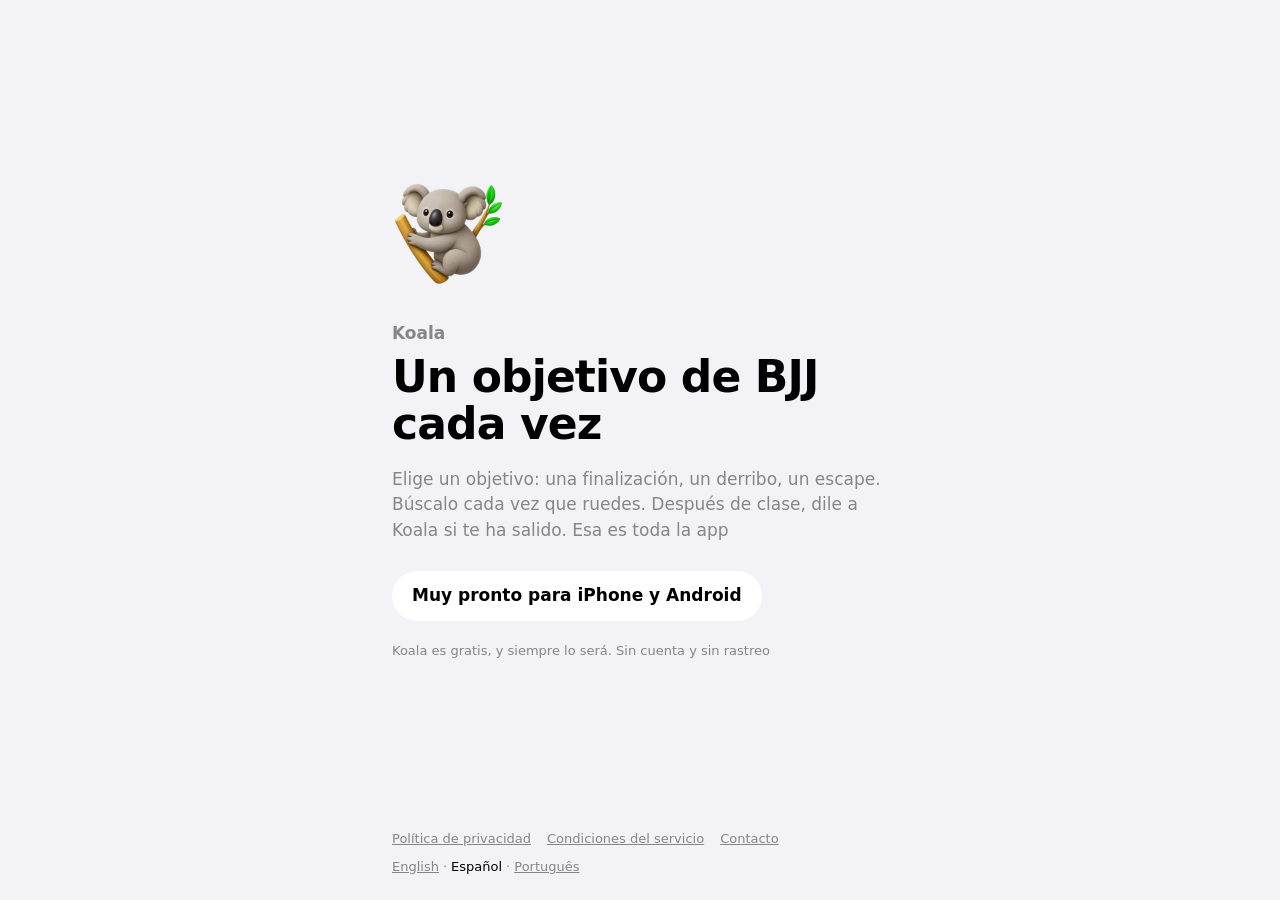
==== es/index.html @ 5efffdac "Publish Koala's site" ====
<!doctype html>
<html lang="es">
<head>
<meta charset="utf-8">
<meta name="viewport" content="width=device-width, initial-scale=1">
<title>Koala: un objetivo de BJJ cada vez</title>
<meta name="description" content="Elige un objetivo: una finalización, un derribo, un escape. Búscalo cada vez que ruedes. Después de clase, dile a Koala si te ha salido. Esa es toda la app">
<meta name="color-scheme" content="light dark">
<link rel="icon" href="../favicon.png">
<link rel="stylesheet" href="../style.css">
</head>
<body>
<main class="landing">
<img class="koala" src="../koala.png" alt="" width="140" height="140">
<p class="name">Koala</p>
<h1>Un objetivo de BJJ cada vez</h1>
<p class="pitch">Elige un objetivo: una finalización, un derribo, un escape. Búscalo cada vez que ruedes. Después de clase, dile a Koala si te ha salido. Esa es toda la app</p>
<p class="soon">Muy pronto para iPhone y Android</p>
<p class="free">Koala es gratis, y siempre lo será. Sin cuenta y sin rastreo</p>
</main>
<footer>
<nav>
<a href="privacy.html">Política de privacidad</a>
<a href="terms.html">Condiciones del servicio</a>
<a href="mailto:davidstanete@gmail.com">Contacto</a>
</nav>
<nav><a href="../index.html" lang="en">English</a> · <span aria-current="true">Español</span> · <a href="../pt/index.html" lang="pt">Português</a></nav>
</footer>
</body>
</html>
---- style.css ----
:root {
  --background: #f2f2f7;
  --card: #ffffff;
  --text: #000000;
  --secondary: rgba(60, 60, 67, 0.6);
}
@media (prefers-color-scheme: dark) {
  :root {
    --background: #000000;
    --card: #1c1c1e;
    --text: #ffffff;
    --secondary: rgba(235, 235, 245, 0.6);
  }
}
* { box-sizing: border-box; }
body {
  margin: 0;
  min-height: 100vh;
  display: flex;
  flex-direction: column;
  background: var(--background);
  color: var(--text);
  font: 17px/1.5 -apple-system, BlinkMacSystemFont, 'SF Pro Text', system-ui, sans-serif;
  -webkit-font-smoothing: antialiased;
}
main {
  flex: 1;
  width: 100%;
  max-width: 34rem;
  margin: 0 auto;
  padding: 3rem 1.5rem 2rem;
}
a { color: inherit; }
h1 {
  margin: 0;
  font: 800 2.75rem/1.05 -apple-system, 'SF Pro Display', system-ui, sans-serif;
  letter-spacing: -0.02em;
}
.landing {
  display: flex;
  flex-direction: column;
  justify-content: center;
  gap: 1.25rem;
}
.koala { margin-left: -1rem; }
.name { margin: 0 0 -0.75rem; font-weight: 600; color: var(--secondary); }
.pitch { margin: 0; color: var(--secondary); }
.soon {
  margin: 0.5rem 0 0;
  align-self: flex-start;
  padding: 0.75rem 1.25rem;
  border-radius: 999px;
  background: var(--card);
  font-weight: 600;
}
.free { margin: 0; font-size: 0.8125rem; color: var(--secondary); }
.legal h1 { font-size: 2rem; margin-bottom: 0.5rem; }
.legal h2 { margin: 2rem 0 0.25rem; font-size: 1.0625rem; font-weight: 600; }
.legal p { margin: 0 0 0.75rem; }
.legal .updated { color: var(--secondary); font-size: 0.9375rem; }
.legal .home { display: inline-block; margin-left: -0.375rem; }
footer {
  width: 100%;
  max-width: 34rem;
  margin: 0 auto;
  padding: 1.5rem;
  display: flex;
  flex-direction: column;
  gap: 0.5rem;
  font-size: 0.8125rem;
  color: var(--secondary);
}
footer nav { display: flex; flex-wrap: wrap; gap: 0.25rem 1rem; }
footer nav:last-child { gap: 0.25rem; }
footer [aria-current] { color: var(--text); }
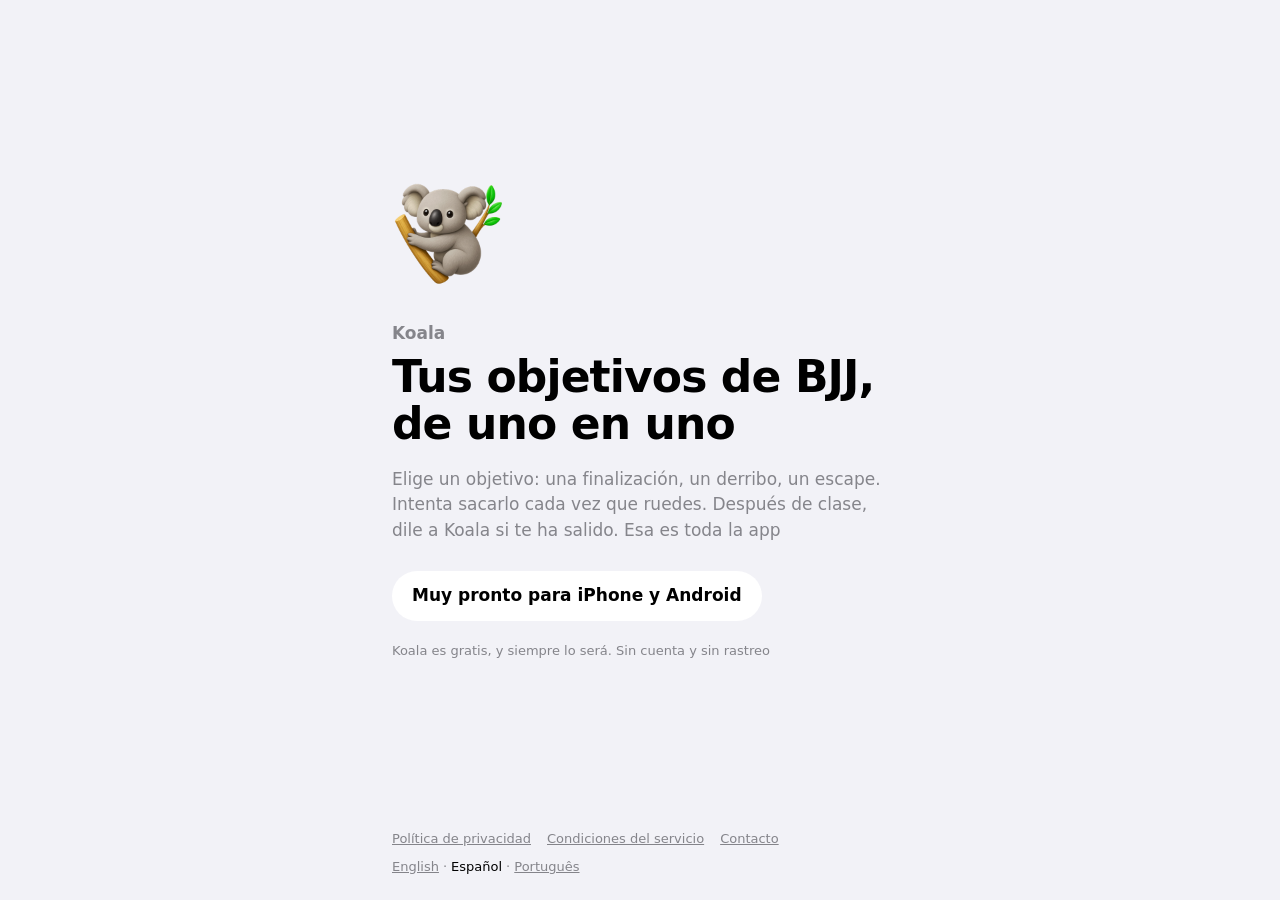
==== commit 010a384b: "Reword the Spanish pages" ====
--- a/es/index.html
+++ b/es/index.html
@@ -3,8 +3,8 @@
 <head>
 <meta charset="utf-8">
 <meta name="viewport" content="width=device-width, initial-scale=1">
-<title>Koala: un objetivo de BJJ cada vez</title>
-<meta name="description" content="Elige un objetivo: una finalización, un derribo, un escape. Búscalo cada vez que ruedes. Después de clase, dile a Koala si te ha salido. Esa es toda la app">
+<title>Koala: tus objetivos de BJJ, de uno en uno</title>
+<meta name="description" content="Elige un objetivo: una finalización, un derribo, un escape. Intenta sacarlo cada vez que ruedes. Después de clase, dile a Koala si te ha salido. Esa es toda la app">
 <meta name="color-scheme" content="light dark">
 <link rel="icon" href="../favicon.png">
 <link rel="stylesheet" href="../style.css">
@@ -13,8 +13,8 @@
 <main class="landing">
 <img class="koala" src="../koala.png" alt="" width="140" height="140">
 <p class="name">Koala</p>
-<h1>Un objetivo de BJJ cada vez</h1>
-<p class="pitch">Elige un objetivo: una finalización, un derribo, un escape. Búscalo cada vez que ruedes. Después de clase, dile a Koala si te ha salido. Esa es toda la app</p>
+<h1>Tus objetivos de BJJ, de uno en uno</h1>
+<p class="pitch">Elige un objetivo: una finalización, un derribo, un escape. Intenta sacarlo cada vez que ruedes. Después de clase, dile a Koala si te ha salido. Esa es toda la app</p>
 <p class="soon">Muy pronto para iPhone y Android</p>
 <p class="free">Koala es gratis, y siempre lo será. Sin cuenta y sin rastreo</p>
 </main>
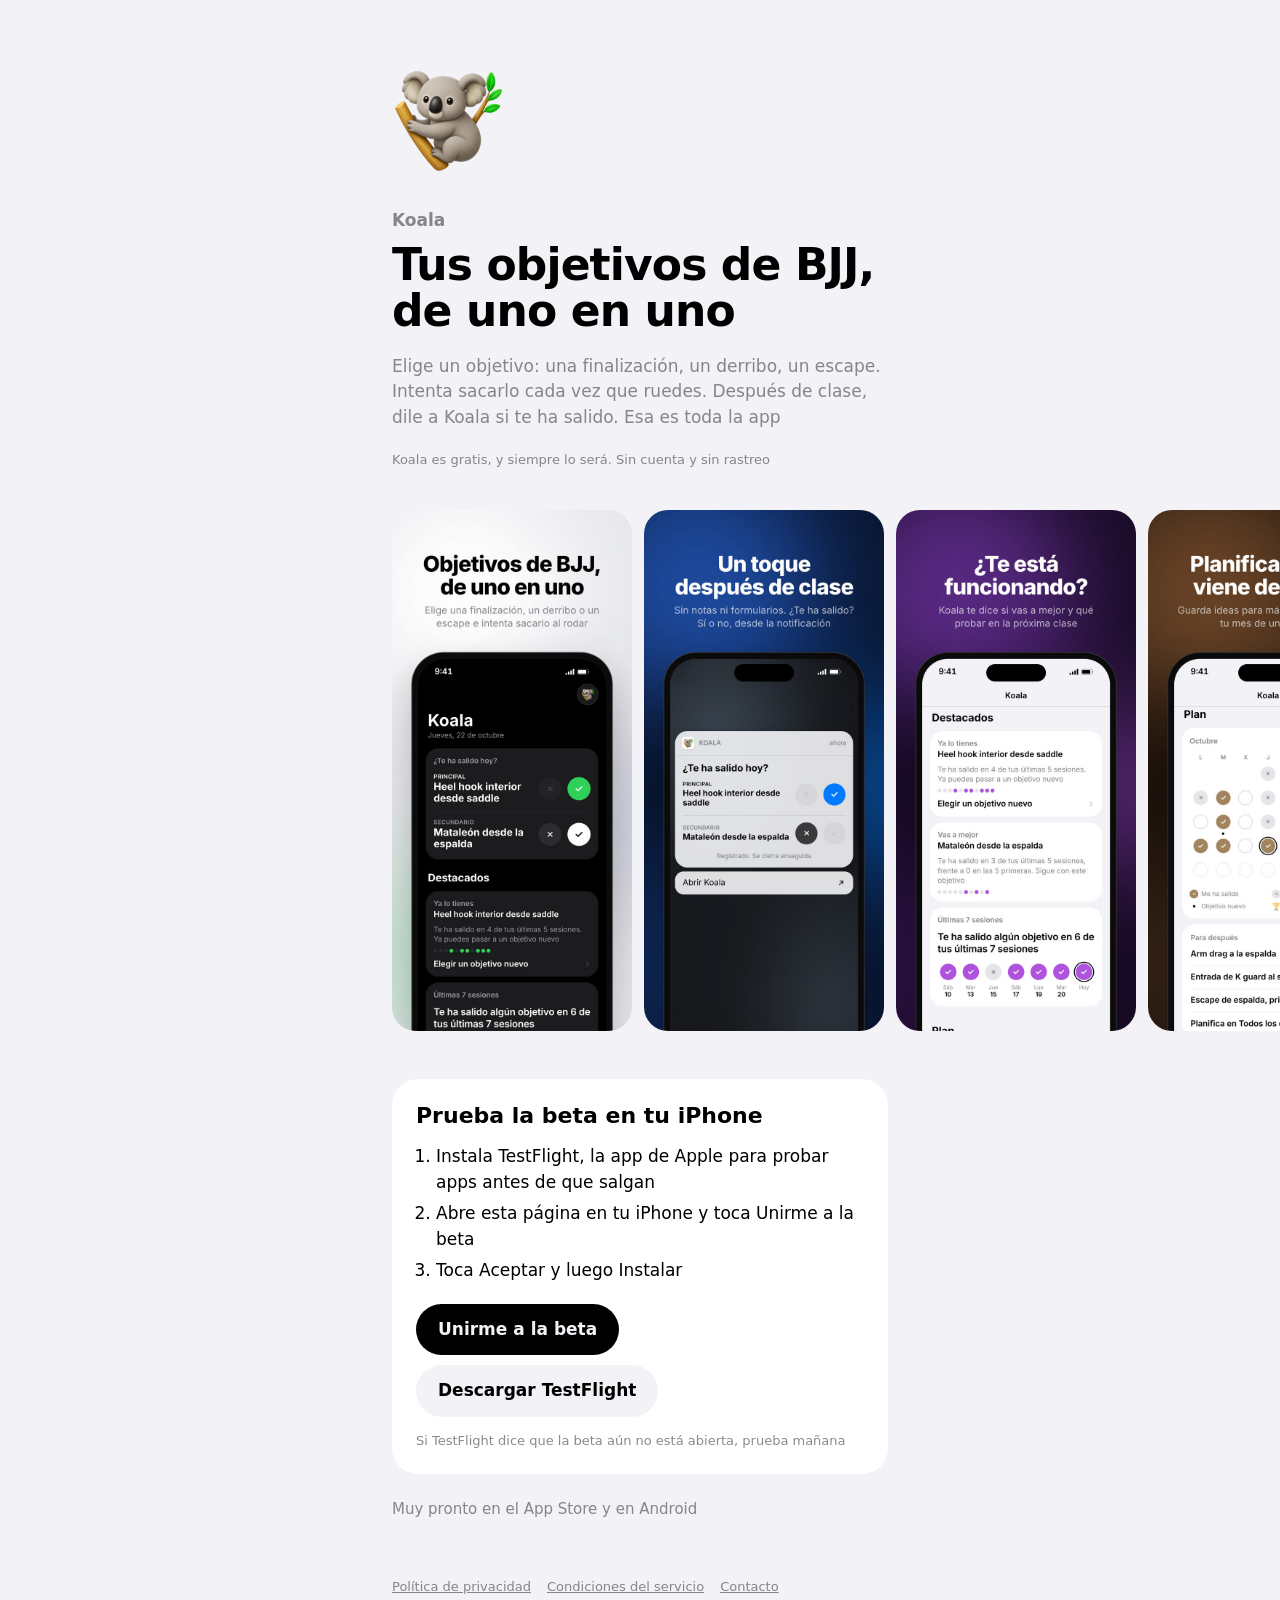
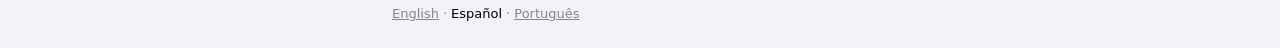
==== commit 52bdcd36: "Show the app and how to join the beta" ====
--- a/es/index.html
+++ b/es/index.html
@@ -15,8 +15,32 @@
 <p class="name">Koala</p>
 <h1>Tus objetivos de BJJ, de uno en uno</h1>
 <p class="pitch">Elige un objetivo: una finalización, un derribo, un escape. Intenta sacarlo cada vez que ruedes. Después de clase, dile a Koala si te ha salido. Esa es toda la app</p>
-<p class="soon">Muy pronto para iPhone y Android</p>
 <p class="free">Koala es gratis, y siempre lo será. Sin cuenta y sin rastreo</p>
+</main>
+<div class="gallery">
+<img src="../screenshots/es/01.jpg" alt="Koala, captura 1 de 7" width="660" height="1434" loading="lazy">
+<img src="../screenshots/es/02.jpg" alt="Koala, captura 2 de 7" width="660" height="1434" loading="lazy">
+<img src="../screenshots/es/03.jpg" alt="Koala, captura 3 de 7" width="660" height="1434" loading="lazy">
+<img src="../screenshots/es/04.jpg" alt="Koala, captura 4 de 7" width="660" height="1434" loading="lazy">
+<img src="../screenshots/es/05.jpg" alt="Koala, captura 5 de 7" width="660" height="1434" loading="lazy">
+<img src="../screenshots/es/06.jpg" alt="Koala, captura 6 de 7" width="660" height="1434" loading="lazy">
+<img src="../screenshots/es/07.jpg" alt="Koala, captura 7 de 7" width="660" height="1434" loading="lazy">
+</div>
+<main class="more">
+<section class="beta">
+<h2>Prueba la beta en tu iPhone</h2>
+<ol>
+<li>Instala TestFlight, la app de Apple para probar apps antes de que salgan</li>
+<li>Abre esta página en tu iPhone y toca Unirme a la beta</li>
+<li>Toca Aceptar y luego Instalar</li>
+</ol>
+<p class="buttons">
+<a class="button" href="https://testflight.apple.com/join/UkyRSGuX">Unirme a la beta</a>
+<a class="button quiet" href="https://apps.apple.com/app/testflight/id899247664">Descargar TestFlight</a>
+</p>
+<p class="note">Si TestFlight dice que la beta aún no está abierta, prueba mañana</p>
+</section>
+<p class="soon">Muy pronto en el App Store y en Android</p>
 </main>
 <footer>
 <nav>
--- a/style.css
+++ b/style.css
@@ -37,22 +37,46 @@
   letter-spacing: -0.02em;
 }
 .landing {
+  flex: none;
   display: flex;
   flex-direction: column;
-  justify-content: center;
   gap: 1.25rem;
 }
+.more { padding-top: 2rem; display: flex; flex-direction: column; gap: 1.5rem; }
+.gallery {
+  display: flex;
+  gap: 0.75rem;
+  overflow-x: auto;
+  scroll-snap-type: x mandatory;
+  padding: 0.5rem max(1.5rem, calc((100vw - 31rem) / 2)) 1rem;
+  scrollbar-width: none;
+}
+.gallery::-webkit-scrollbar { display: none; }
+.gallery img {
+  flex: none;
+  width: 15rem;
+  height: auto;
+  border-radius: 1.5rem;
+  scroll-snap-align: center;
+}
+.beta { padding: 1.25rem 1.5rem 1.5rem; border-radius: 1.625rem; background: var(--card); }
+.beta h2 { margin: 0 0 0.75rem; font-size: 1.375rem; font-weight: 700; }
+.beta ol { margin: 0; padding-left: 1.25rem; display: flex; flex-direction: column; gap: 0.375rem; }
+.buttons { margin: 1.25rem 0 0; display: flex; flex-wrap: wrap; gap: 0.625rem; }
+.button {
+  padding: 0.8125rem 1.375rem;
+  border-radius: 999px;
+  background: var(--text);
+  color: var(--background);
+  font-weight: 600;
+  text-decoration: none;
+}
+.button.quiet { background: var(--background); color: var(--text); }
+.note { margin: 0.875rem 0 0; font-size: 0.8125rem; color: var(--secondary); }
 .koala { margin-left: -1rem; }
 .name { margin: 0 0 -0.75rem; font-weight: 600; color: var(--secondary); }
 .pitch { margin: 0; color: var(--secondary); }
-.soon {
-  margin: 0.5rem 0 0;
-  align-self: flex-start;
-  padding: 0.75rem 1.25rem;
-  border-radius: 999px;
-  background: var(--card);
-  font-weight: 600;
-}
+.soon { margin: 0; font-size: 0.9375rem; color: var(--secondary); }
 .free { margin: 0; font-size: 0.8125rem; color: var(--secondary); }
 .legal h1 { font-size: 2rem; margin-bottom: 0.5rem; }
 .legal h2 { margin: 2rem 0 0.25rem; font-size: 1.0625rem; font-weight: 600; }
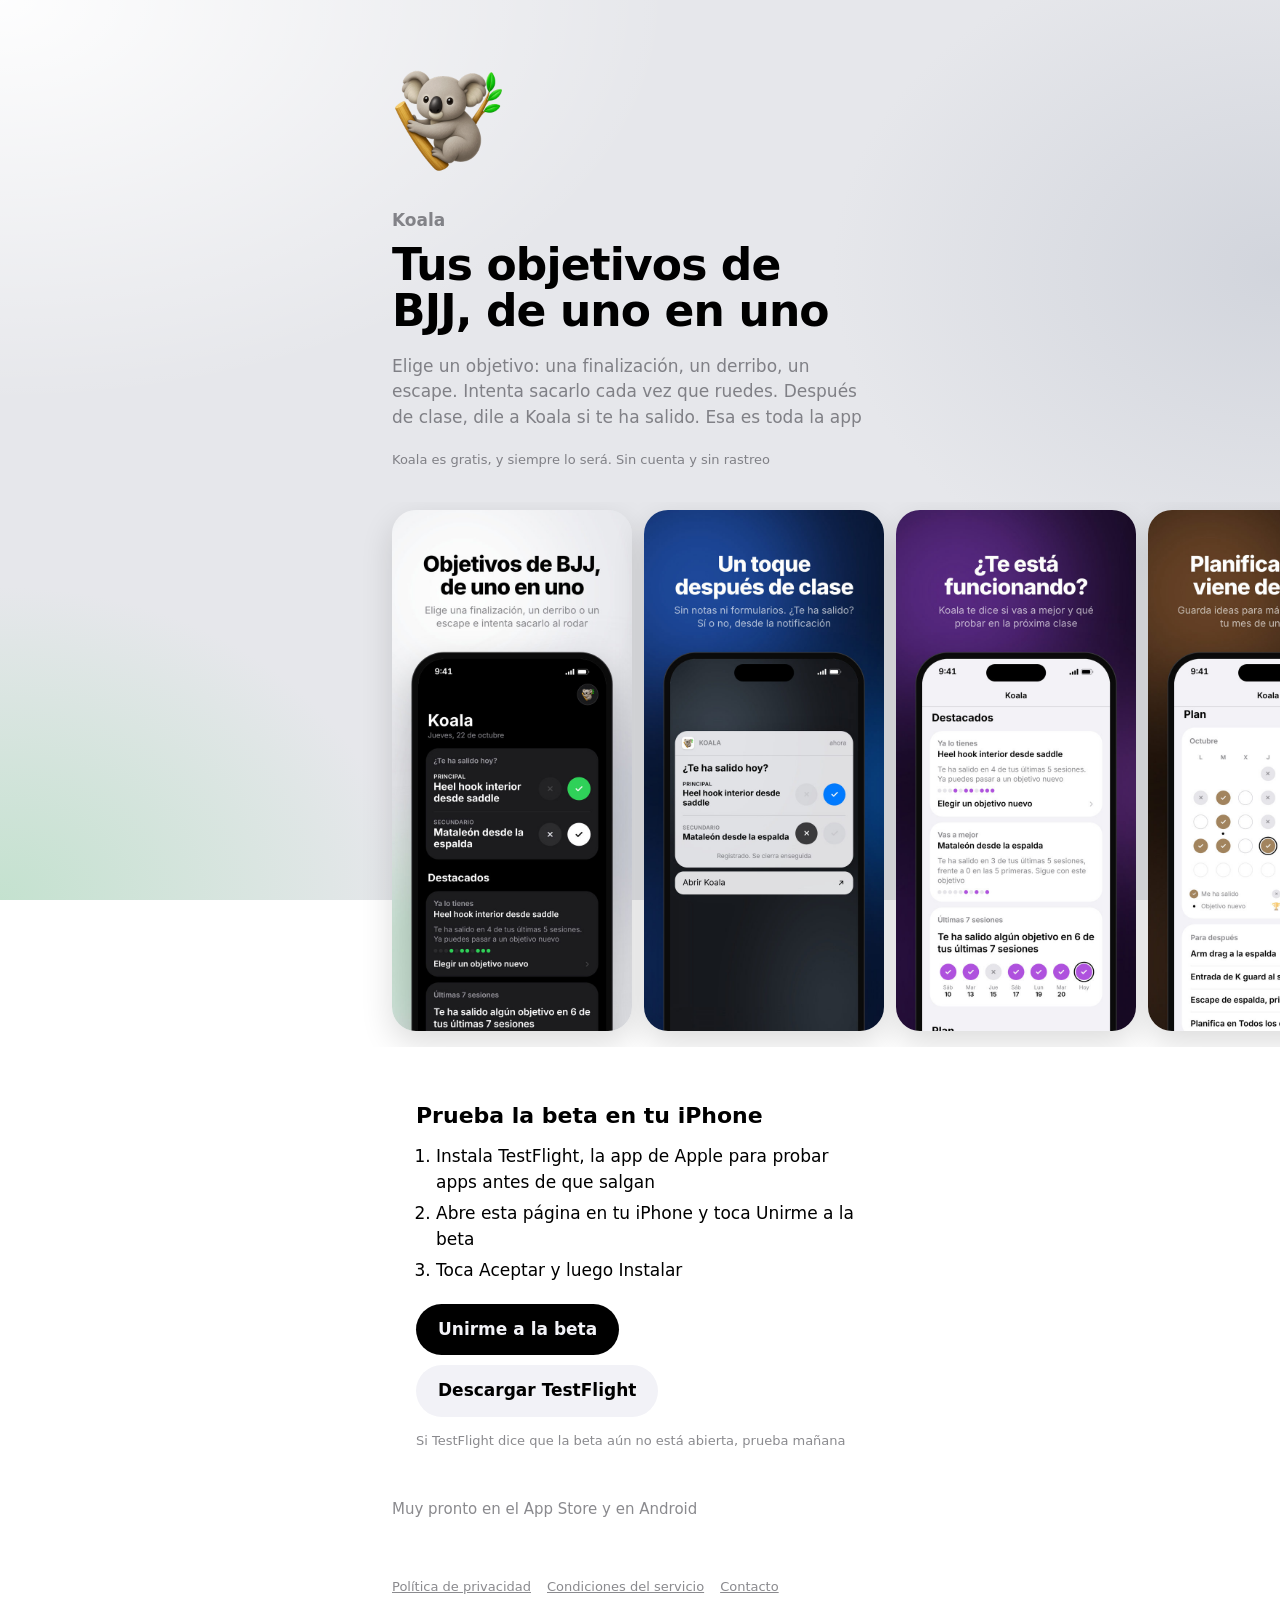
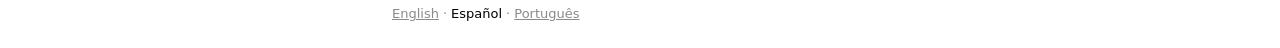
==== commit 87edef0e: "Polish the landing page" ====
--- a/es/index.html
+++ b/es/index.html
@@ -6,10 +6,19 @@
 <title>Koala: tus objetivos de BJJ, de uno en uno</title>
 <meta name="description" content="Elige un objetivo: una finalización, un derribo, un escape. Intenta sacarlo cada vez que ruedes. Después de clase, dile a Koala si te ha salido. Esa es toda la app">
 <meta name="color-scheme" content="light dark">
+<meta property="og:type" content="website">
+<meta property="og:site_name" content="Koala">
+<meta property="og:title" content="Koala: tus objetivos de BJJ, de uno en uno">
+<meta property="og:description" content="Elige un objetivo: una finalización, un derribo, un escape. Intenta sacarlo cada vez que ruedes. Después de clase, dile a Koala si te ha salido. Esa es toda la app">
+<meta property="og:image" content="https://stanete.github.io/koala-bjj/share.jpg">
+<meta property="og:image:width" content="1024">
+<meta property="og:image:height" content="500">
+<meta name="twitter:card" content="summary_large_image">
 <link rel="icon" href="../favicon.png">
+<link rel="apple-touch-icon" href="../apple-touch-icon.png">
 <link rel="stylesheet" href="../style.css">
 </head>
-<body>
+<body class="home">
 <main class="landing">
 <img class="koala" src="../koala.png" alt="" width="140" height="140">
 <p class="name">Koala</p>
--- a/style.css
+++ b/style.css
@@ -23,6 +23,29 @@
   font: 17px/1.5 -apple-system, BlinkMacSystemFont, 'SF Pro Text', system-ui, sans-serif;
   -webkit-font-smoothing: antialiased;
 }
+/* The soft glow of the store images, in the white belt's colours: light, grey and green. */
+.home::before {
+  content: '';
+  position: fixed;
+  inset: 0;
+  z-index: -1;
+  background:
+    radial-gradient(60rem 36rem at 0% 0%, rgba(255, 255, 255, 0.95), transparent 70%),
+    radial-gradient(40rem 30rem at 100% 30%, rgba(201, 205, 214, 0.7), transparent 70%),
+    radial-gradient(36rem 28rem at 0% 100%, rgba(168, 221, 184, 0.55), transparent 70%),
+    #e6e7eb;
+}
+@media (prefers-color-scheme: dark) {
+  .home::before {
+    background:
+      radial-gradient(60rem 36rem at 0% 0%, rgba(44, 44, 46, 0.9), transparent 70%),
+      radial-gradient(40rem 30rem at 100% 30%, rgba(72, 72, 74, 0.4), transparent 70%),
+      radial-gradient(36rem 28rem at 0% 100%, rgba(48, 209, 88, 0.16), transparent 70%),
+      #050505;
+  }
+}
+.home { background: transparent; }
+h1, .pitch { text-wrap: balance; }
 main {
   flex: 1;
   width: 100%;
@@ -58,6 +81,7 @@
   height: auto;
   border-radius: 1.5rem;
   scroll-snap-align: center;
+  box-shadow: 0 0.75rem 2rem rgba(0, 0, 0, 0.14);
 }
 .beta { padding: 1.25rem 1.5rem 1.5rem; border-radius: 1.625rem; background: var(--card); }
 .beta h2 { margin: 0 0 0.75rem; font-size: 1.375rem; font-weight: 700; }
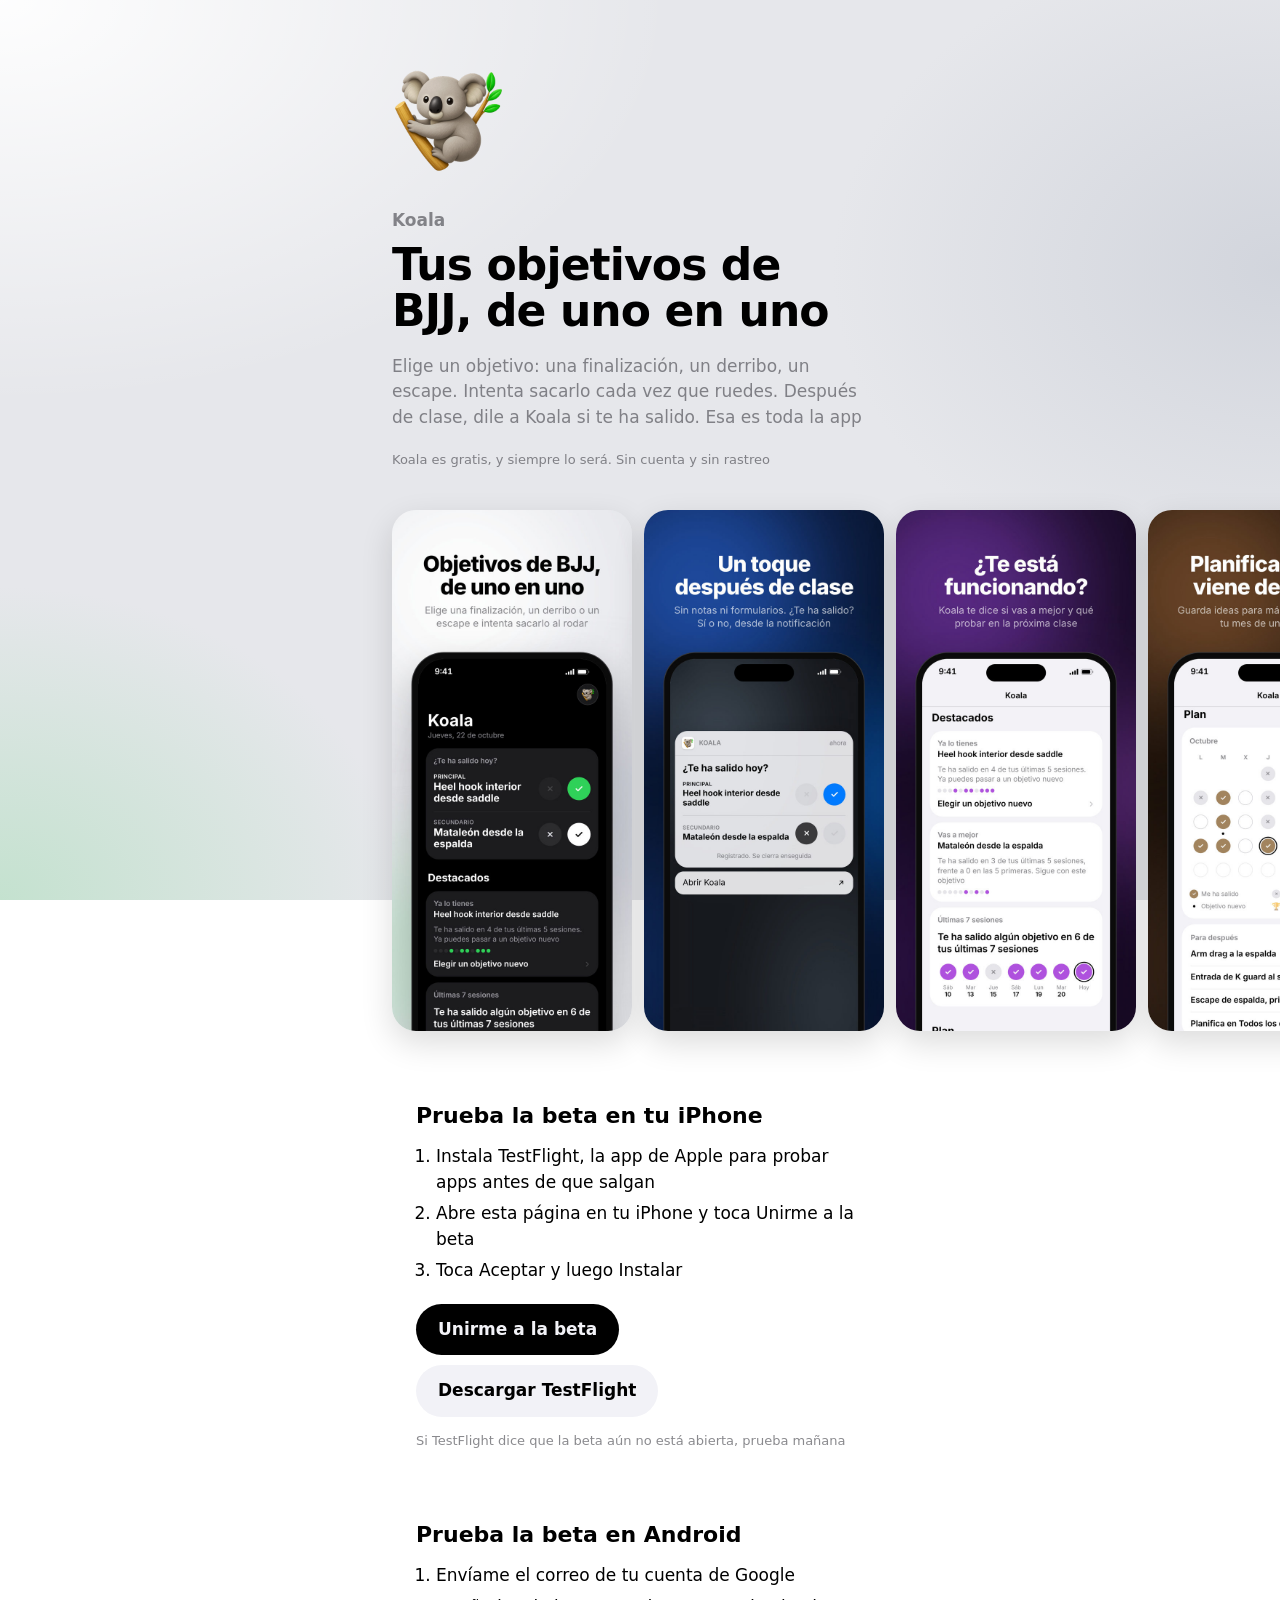
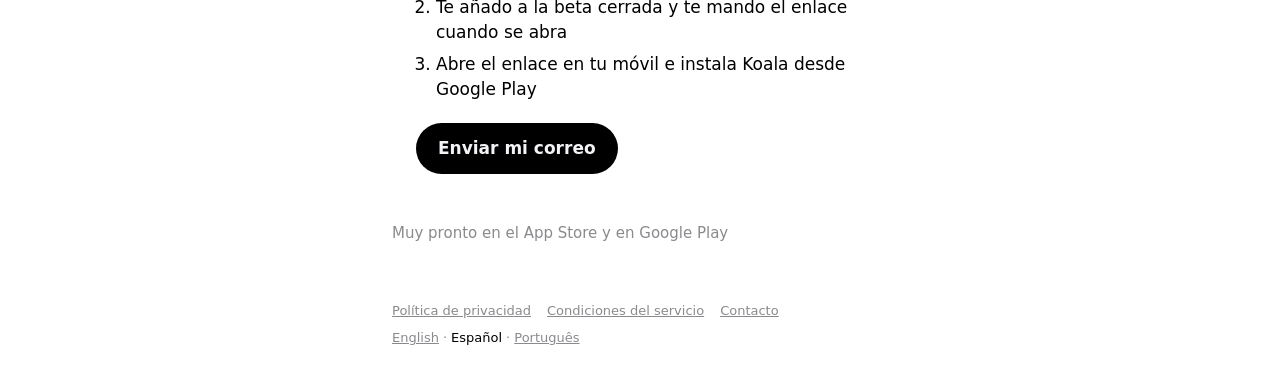
==== commit 674879c2: "Say how to join the Android beta" ====
--- a/es/index.html
+++ b/es/index.html
@@ -49,7 +49,18 @@
 </p>
 <p class="note">Si TestFlight dice que la beta aún no está abierta, prueba mañana</p>
 </section>
-<p class="soon">Muy pronto en el App Store y en Android</p>
+<section class="beta">
+<h2>Prueba la beta en Android</h2>
+<ol>
+<li>Envíame el correo de tu cuenta de Google</li>
+<li>Te añado a la beta cerrada y te mando el enlace cuando se abra</li>
+<li>Abre el enlace en tu móvil e instala Koala desde Google Play</li>
+</ol>
+<p class="buttons">
+<a class="button" href="mailto:davidstanete@gmail.com?subject=Beta%20de%20Koala%20en%20Android&amp;body=Hola%2C%20David.%20A%C3%B1%C3%A1deme%20a%20la%20beta%20de%20Koala%20en%20Android.%20El%20correo%20de%20mi%20cuenta%20de%20Google%20es%3A%20">Enviar mi correo</a>
+</p>
+</section>
+<p class="soon">Muy pronto en el App Store y en Google Play</p>
 </main>
 <footer>
 <nav>
--- a/style.css
+++ b/style.css
@@ -71,7 +71,8 @@
   gap: 0.75rem;
   overflow-x: auto;
   scroll-snap-type: x mandatory;
-  padding: 0.5rem max(1.5rem, calc((100vw - 31rem) / 2)) 1rem;
+  padding: 1.5rem max(1.5rem, calc((100vw - 31rem) / 2)) 3.5rem;
+  margin: -1rem 0 -2.5rem;
   scrollbar-width: none;
 }
 .gallery::-webkit-scrollbar { display: none; }
